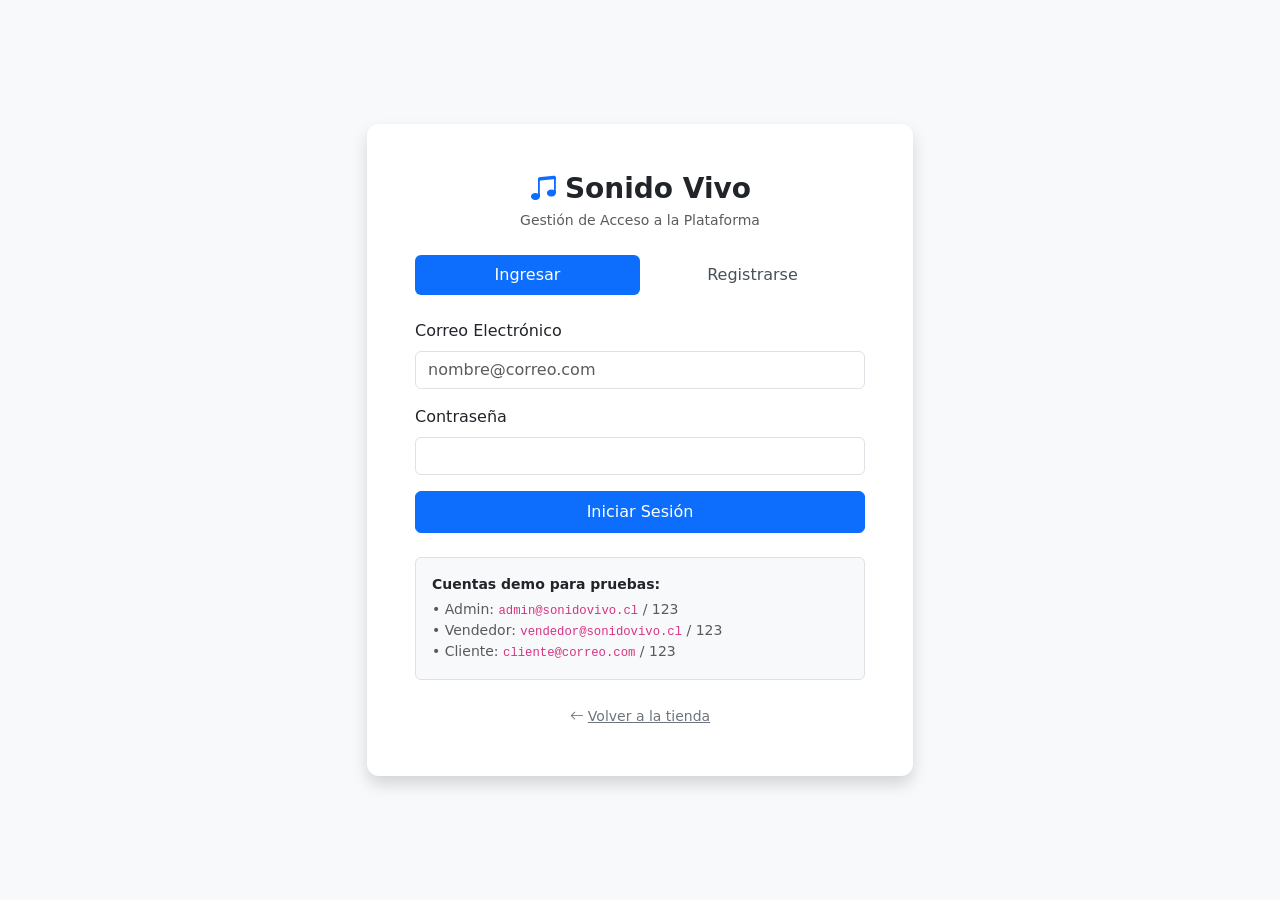
==== Tienda/html/admin.html @ cba7bf9a "Tienda Sonido" ====
<!DOCTYPE html>
<html lang="es">
<head>
  <meta charset="UTF-8">
  <meta name="viewport" content="width=device-width, initial-scale=1.0">
  <title>Sonido Vivo - Panel de Administración</title>

  <!-- Bootstrap CSS & Icons -->
  <link href="https://cdn.jsdelivr.net/npm/bootstrap@5.3.3/dist/css/bootstrap.min.css" rel="stylesheet">
  <link href="https://cdn.jsdelivr.net/npm/bootstrap-icons@1.11.3/font/bootstrap-icons.min.css" rel="stylesheet">
  <!-- CSS Propio -->
  <link rel="stylesheet" href="admin.css">
</head>
<body class="bg-light">

  <!-- BARRA DE NAVEGACIÓN ADMIN -->
  <nav class="navbar navbar-expand-lg navbar-dark bg-dark">
    <div class="container-fluid px-4">
      <a class="navbar-brand fw-bold" href="#"><i class="bi bi-gear-wide-connected me-2"></i>Sonido Vivo - Panel</a>
      
      <div class="d-flex align-items-center gap-3 ms-auto">
        <span class="navbar-text text-white small" id="nombreUsuarioSesion">Cargando...</span>
        <button class="btn btn-outline-danger btn-sm" id="btnCerrarSesion">
          <i class="bi bi-box-arrow-right me-1"></i>Cerrar Sesión
        </button>
      </div>
    </div>
  </nav>

  <div class="container-fluid my-4 px-4">
    <div class="row">

      <!-- PESTAÑAS DE NAVEGACIÓN INTERNA -->
      <div class="col-12 mb-4">
        <ul class="nav nav-tabs" id="adminTabs" role="tablist">
          <li class="nav-item" role="presentation">
            <button class="nav-link active fw-bold" id="pedidos-tab" data-bs-toggle="tab" data-bs-target="#pedidos-pane" type="button" role="tab">
              <i class="bi bi-receipt me-1"></i>Gestión de Pedidos
            </button>
          </li>
          <li class="nav-item" role="presentation">
            <button class="nav-link fw-bold" id="stock-tab" data-bs-toggle="tab" data-bs-target="#stock-pane" type="button" role="tab">
              <i class="bi bi-box-seam me-1"></i>Control de Inventario
            </button>
          </li>
          <li class="nav-item" role="presentation" id="liUsuariosTab">
            <button class="nav-link fw-bold text-danger" id="usuarios-tab" data-bs-toggle="tab" data-bs-target="#usuarios-pane" type="button" role="tab">
              <i class="bi bi-people-fill me-1"></i>Usuarios (Solo Admin)
            </button>
          </li>
        </ul>
      </div>

      <div class="col-12">
        <div class="tab-content" id="adminTabsContent">

          <!-- 1. PESTAÑA: PEDIDOS -->
          <div class="tab-pane fade show active" id="pedidos-pane" role="tabpanel">
            <div class="card border-0 shadow-sm">
              <div class="card-body">
                <h5 class="card-title fw-bold mb-3"><i class="bi bi-clock-history me-2"></i>Pedidos de Clientes</h5>
                <div class="table-responsive">
                  <table class="table table-hover align-middle">
                    <thead class="table-dark">
                      <tr>
                        <th>N° Pedido</th>
                        <th>Cliente</th>
                        <th>Fecha</th>
                        <th>Total</th>
                        <th>Estado</th>
                        <th>Acción</th>
                      </tr>
                    </thead>
                    <tbody id="tablaPedidos">
                      <!-- Cargado dinámicamente con JS -->
                    </tbody>
                  </table>
                </div>
              </div>
            </div>
          </div>

          <!-- 2. PESTAÑA: STOCK / INVENTARIO -->
          <div class="tab-pane fade" id="stock-pane" role="tabpanel">
            <div class="card border-0 shadow-sm">
              <div class="card-body">
                <div class="d-flex justify-content-between align-items-center mb-3">
                  <h5 class="card-title fw-bold m-0"><i class="bi bi-boxes me-2"></i>Inventario de Productos</h5>
                  <button class="btn btn-primary btn-sm"><i class="bi bi-plus-circle me-1"></i>Nuevo Producto</button>
                </div>
                <div class="table-responsive">
                  <table class="table table-hover align-middle">
                    <thead class="table-dark">
                      <tr>
                        <th>ID</th>
                        <th>Producto</th>
                        <th>Categoría</th>
                        <th>Precio</th>
                        <th>Stock Actual</th>
                        <th>Acciones</th>
                      </tr>
                    </thead>
                    <tbody id="tablaStock">
                      <!-- Cargado dinámicamente con JS -->
                    </tbody>
                  </table>
                </div>
              </div>
            </div>
          </div>

          <!-- 3. PESTAÑA: USUARIOS (Solo Administrador) -->
          <div class="tab-pane fade" id="usuarios-pane" role="tabpanel">
            <div class="card border-0 shadow-sm border-top border-danger border-3">
              <div class="card-body">
                <h5 class="card-title fw-bold mb-3 text-danger"><i class="bi bi-shield-lock me-2"></i>Gestión de Usuarios del Sistema</h5>
                <div class="table-responsive">
                  <table class="table table-hover align-middle">
                    <thead class="table-secondary">
                      <tr>
                        <th>Nombre</th>
                        <th>Correo</th>
                        <th>Rol</th>
                        <th>Estado</th>
                        <th>Cambiar Rol</th>
                      </tr>
                    </thead>
                    <tbody id="tablaUsuarios">
                      <!-- Cargado dinámicamente con JS -->
                    </tbody>
                  </table>
                </div>
              </div>
            </div>
          </div>

        </div>
      </div>

    </div>
  </div>

  <script src="https://cdn.jsdelivr.net/npm/bootstrap@5.3.3/dist/js/bootstrap.bundle.min.js"></script>
  <script src="../js/admin.js"></script>
</body>
</html>
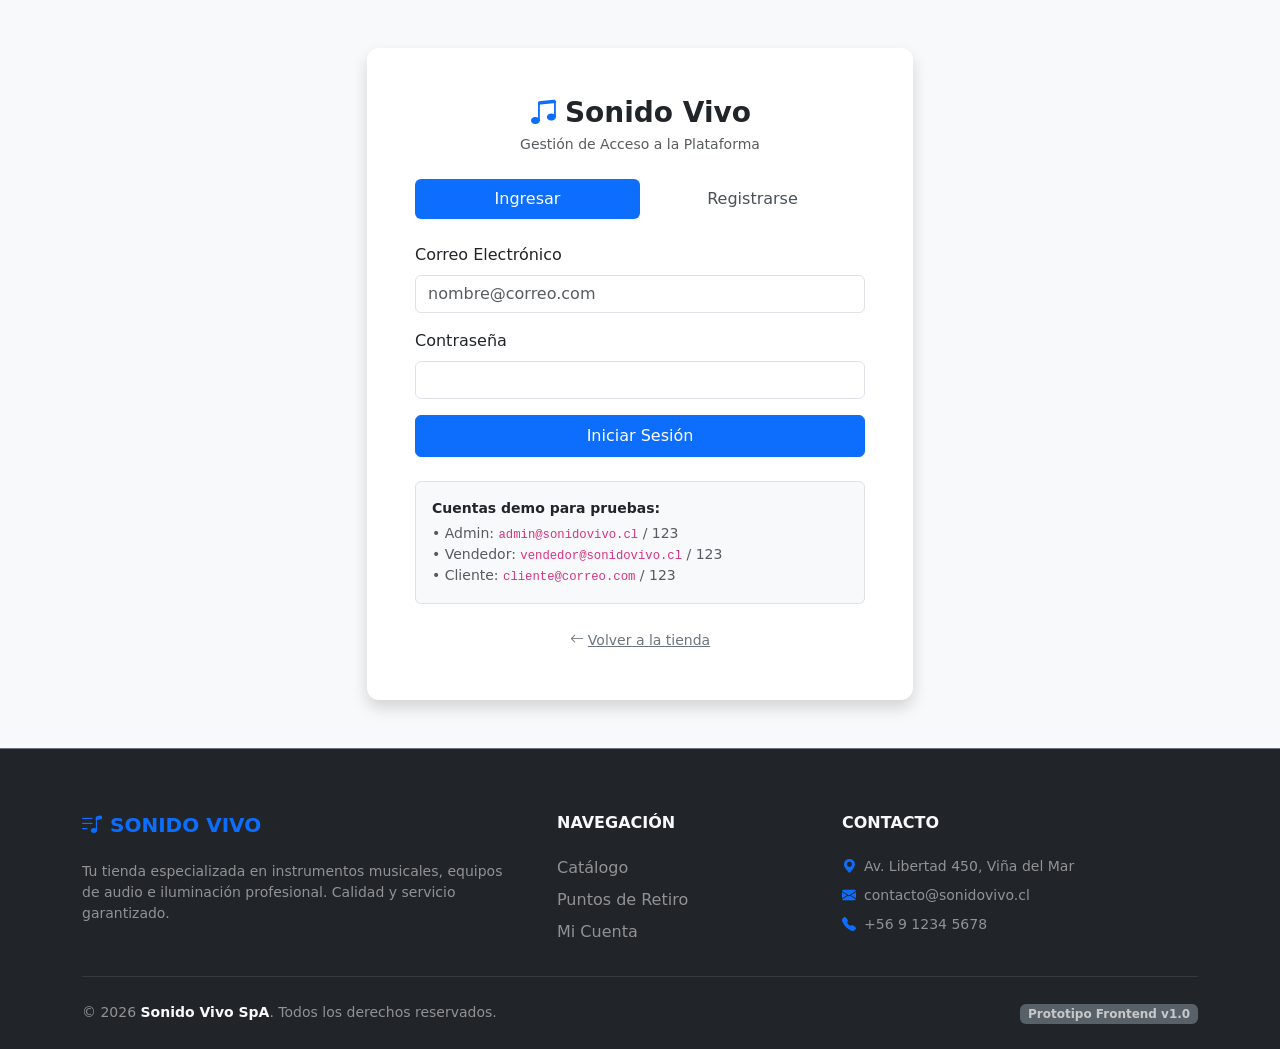
==== commit 746c0989: "Tienda Co-Authored-By: Slayer248 <216557078+Slayer248@users.noreply.github.com>" ====
--- a/Tienda/html/admin.html
+++ b/Tienda/html/admin.html
@@ -11,7 +11,7 @@
   <!-- CSS Propio -->
   <link rel="stylesheet" href="admin.css">
 </head>
-<body class="bg-light">
+<body class="bg-light d-flex flex-column min-vh-100">
 
   <!-- BARRA DE NAVEGACIÓN ADMIN -->
   <nav class="navbar navbar-expand-lg navbar-dark bg-dark">
@@ -140,6 +140,55 @@
     </div>
   </div>
 
+ <!-- FOOTER GLOBAL -->
+<footer class="bg-dark text-white pt-5 pb-4 mt-auto border-top border-secondary">
+  <div class="container text-center text-md-start">
+    <div class="row text-center text-md-start">
+      
+      <!-- Columna 1: Info Marca -->
+      <div class="col-md-5 col-lg-5 col-xl-5 mx-auto mt-3">
+        <h5 class="text-uppercase mb-4 fw-bold text-primary">
+          <i class="bi bi-music-note-list me-2"></i>Sonido Vivo
+        </h5>
+        <p class="text-white-50 small pe-lg-4">
+          Tu tienda especializada en instrumentos musicales, equipos de audio e iluminación profesional. Calidad y servicio garantizado.
+        </p>
+      </div>
+
+      <!-- Columna 2: Enlaces Rápidos -->
+      <div class="col-md-3 col-lg-3 col-xl-3 mx-auto mt-3">
+        <h6 class="text-uppercase mb-4 fw-bold text-light">Navegación</h6>
+        <p class="mb-2"><a href="index.html" class="text-white-50 text-decoration-none hover-link">Catálogo</a></p>
+        <p class="mb-2"><a href="mapa.html" class="text-white-50 text-decoration-none hover-link">Puntos de Retiro</a></p>
+        <p class="mb-2"><a href="login.html" class="text-white-50 text-decoration-none hover-link">Mi Cuenta</a></p>
+      </div>
+
+      <!-- Columna 3: Contacto -->
+      <div class="col-md-4 col-lg-4 col-xl-4 mx-auto mt-3">
+        <h6 class="text-uppercase mb-4 fw-bold text-light">Contacto</h6>
+        <p class="text-white-50 small mb-2"><i class="bi bi-geo-alt-fill me-2 text-primary"></i>Av. Libertad 450, Viña del Mar</p>
+        <p class="text-white-50 small mb-2"><i class="bi bi-envelope-fill me-2 text-primary"></i>contacto@sonidovivo.cl</p>
+        <p class="text-white-50 small mb-2"><i class="bi bi-telephone-fill me-2 text-primary"></i>+56 9 1234 5678</p>
+      </div>
+
+    </div>
+
+    <hr class="mb-4 mt-4 text-secondary">
+
+    <!-- Copyright -->
+    <div class="row align-items-center">
+      <div class="col-md-7 col-lg-8">
+        <p class="text-white-50 small mb-0">
+          © 2026 <b class="text-light">Sonido Vivo SpA</b>. Todos los derechos reservados.
+        </p>
+      </div>
+      <div class="col-md-5 col-lg-4 text-center text-md-end">
+        <span class="badge bg-secondary opacity-75">Prototipo Frontend v1.0</span>
+      </div>
+    </div>
+  </div>
+</footer>
+
   <script src="https://cdn.jsdelivr.net/npm/bootstrap@5.3.3/dist/js/bootstrap.bundle.min.js"></script>
   <script src="../js/admin.js"></script>
 </body>
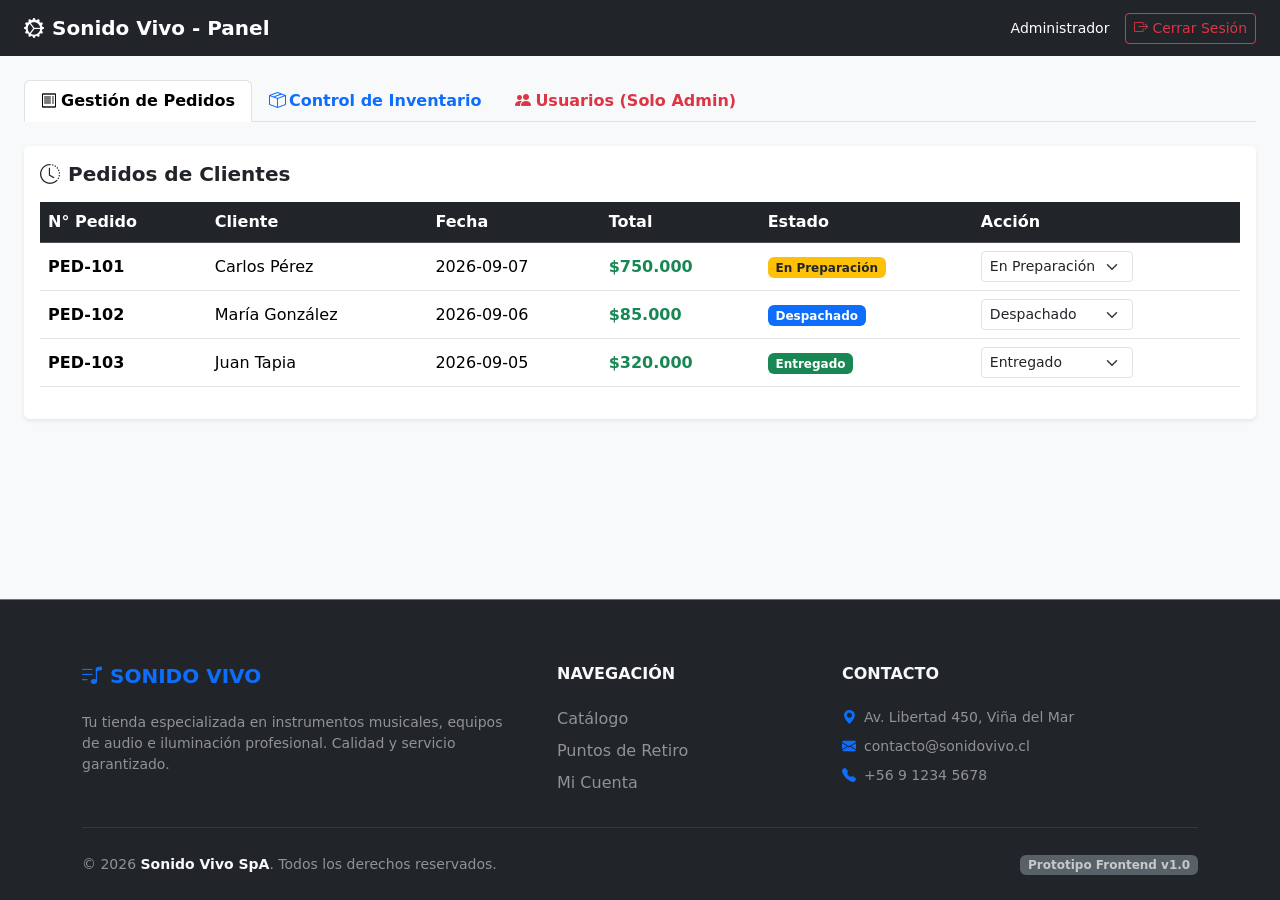
==== commit 58c24194: "Tienda Co-Authored-By: Slayer248 <216557078+Slayer248@users.noreply.github.com> Co-Authored-By: Gonz" ====
--- a/Tienda/html/admin.html
+++ b/Tienda/html/admin.html
@@ -86,7 +86,10 @@
               <div class="card-body">
                 <div class="d-flex justify-content-between align-items-center mb-3">
                   <h5 class="card-title fw-bold m-0"><i class="bi bi-boxes me-2"></i>Inventario de Productos</h5>
-                  <button class="btn btn-primary btn-sm"><i class="bi bi-plus-circle me-1"></i>Nuevo Producto</button>
+                  <!-- BOTÓN VINCULADO AL MODAL -->
+                  <button class="btn btn-primary btn-sm" data-bs-toggle="modal" data-bs-target="#modalNuevoProducto">
+                    <i class="bi bi-plus-circle me-1"></i>Nuevo Producto
+                  </button>
                 </div>
                 <div class="table-responsive">
                   <table class="table table-hover align-middle">
@@ -121,7 +124,6 @@
                         <th>Nombre</th>
                         <th>Correo</th>
                         <th>Rol</th>
-                        <th>Estado</th>
                         <th>Cambiar Rol</th>
                       </tr>
                     </thead>
@@ -140,54 +142,102 @@
     </div>
   </div>
 
- <!-- FOOTER GLOBAL -->
-<footer class="bg-dark text-white pt-5 pb-4 mt-auto border-top border-secondary">
-  <div class="container text-center text-md-start">
-    <div class="row text-center text-md-start">
-      
-      <!-- Columna 1: Info Marca -->
-      <div class="col-md-5 col-lg-5 col-xl-5 mx-auto mt-3">
-        <h5 class="text-uppercase mb-4 fw-bold text-primary">
-          <i class="bi bi-music-note-list me-2"></i>Sonido Vivo
-        </h5>
-        <p class="text-white-50 small pe-lg-4">
-          Tu tienda especializada en instrumentos musicales, equipos de audio e iluminación profesional. Calidad y servicio garantizado.
-        </p>
-      </div>
-
-      <!-- Columna 2: Enlaces Rápidos -->
-      <div class="col-md-3 col-lg-3 col-xl-3 mx-auto mt-3">
-        <h6 class="text-uppercase mb-4 fw-bold text-light">Navegación</h6>
-        <p class="mb-2"><a href="index.html" class="text-white-50 text-decoration-none hover-link">Catálogo</a></p>
-        <p class="mb-2"><a href="mapa.html" class="text-white-50 text-decoration-none hover-link">Puntos de Retiro</a></p>
-        <p class="mb-2"><a href="login.html" class="text-white-50 text-decoration-none hover-link">Mi Cuenta</a></p>
-      </div>
-
-      <!-- Columna 3: Contacto -->
-      <div class="col-md-4 col-lg-4 col-xl-4 mx-auto mt-3">
-        <h6 class="text-uppercase mb-4 fw-bold text-light">Contacto</h6>
-        <p class="text-white-50 small mb-2"><i class="bi bi-geo-alt-fill me-2 text-primary"></i>Av. Libertad 450, Viña del Mar</p>
-        <p class="text-white-50 small mb-2"><i class="bi bi-envelope-fill me-2 text-primary"></i>contacto@sonidovivo.cl</p>
-        <p class="text-white-50 small mb-2"><i class="bi bi-telephone-fill me-2 text-primary"></i>+56 9 1234 5678</p>
-      </div>
-
-    </div>
-
-    <hr class="mb-4 mt-4 text-secondary">
-
-    <!-- Copyright -->
-    <div class="row align-items-center">
-      <div class="col-md-7 col-lg-8">
-        <p class="text-white-50 small mb-0">
-          © 2026 <b class="text-light">Sonido Vivo SpA</b>. Todos los derechos reservados.
-        </p>
-      </div>
-      <div class="col-md-5 col-lg-4 text-center text-md-end">
-        <span class="badge bg-secondary opacity-75">Prototipo Frontend v1.0</span>
+  <!-- MODAL PARA AGREGAR NUEVO PRODUCTO -->
+  <div class="modal fade" id="modalNuevoProducto" tabindex="-1" aria-labelledby="modalNuevoProductoLabel" aria-hidden="true">
+    <div class="modal-dialog">
+      <div class="modal-content">
+        <div class="modal-header bg-dark text-white">
+          <h5 class="modal-title" id="modalNuevoProductoLabel"><i class="bi bi-box-seam me-2"></i>Agregar Nuevo Producto</h5>
+          <button type="button" class="btn-close btn-close-white" data-bs-dismiss="modal" aria-label="Close"></button>
+        </div>
+        <form id="formNuevoProducto">
+          <div class="modal-body">
+            <div class="mb-3">
+              <label for="prodNombre" class="form-label">Nombre del Producto</label>
+              <input type="text" class="form-control" id="prodNombre" placeholder="Ej: Guitarra Fender" required>
+            </div>
+            <div class="mb-3">
+              <label for="prodCategoria" class="form-label">Categoría</label>
+              <select class="form-select" id="prodCategoria" required>
+                <option value="Guitarras">Guitarras</option>
+                <option value="Teclados">Teclados</option>
+                <option value="Baterías">Baterías</option>
+                <option value="Accesorios">Accesorios</option>
+                <option value="Audio">Audio</option>
+              </select>
+            </div>
+            <div class="row">
+              <div class="col-6 mb-3">
+                <label for="prodPrecio" class="form-label">Precio ($)</label>
+                <input type="number" class="form-control" id="prodPrecio" min="1" placeholder="750000" required>
+              </div>
+              <div class="col-6 mb-3">
+                <label for="prodStock" class="form-label">Stock Inicial</label>
+                <input type="number" class="form-control" id="prodStock" min="0" placeholder="5" required>
+              </div>
+            </div>
+            <div class="mb-3">
+              <label for="prodImg" class="form-label">URL de la Imagen (Opcional)</label>
+              <input type="url" class="form-control" id="prodImg" placeholder="https://ejemplo.com/imagen.jpg">
+            </div>
+          </div>
+          <div class="modal-footer">
+            <button type="button" class="btn btn-secondary" data-bs-dismiss="modal">Cancelar</button>
+            <button type="submit" class="btn btn-success">Guardar Producto</button>
+          </div>
+        </form>
       </div>
     </div>
   </div>
-</footer>
+
+  <!-- FOOTER GLOBAL -->
+  <footer class="bg-dark text-white pt-5 pb-4 mt-auto border-top border-secondary">
+    <div class="container text-center text-md-start">
+      <div class="row text-center text-md-start">
+        
+        <!-- Columna 1: Info Marca -->
+        <div class="col-md-5 col-lg-5 col-xl-5 mx-auto mt-3">
+          <h5 class="text-uppercase mb-4 fw-bold text-primary">
+            <i class="bi bi-music-note-list me-2"></i>Sonido Vivo
+          </h5>
+          <p class="text-white-50 small pe-lg-4">
+            Tu tienda especializada en instrumentos musicales, equipos de audio e iluminación profesional. Calidad y servicio garantizado.
+          </p>
+        </div>
+
+        <!-- Columna 2: Enlaces Rápidos -->
+        <div class="col-md-3 col-lg-3 col-xl-3 mx-auto mt-3">
+          <h6 class="text-uppercase mb-4 fw-bold text-light">Navegación</h6>
+          <p class="mb-2"><a href="index.html" class="text-white-50 text-decoration-none hover-link">Catálogo</a></p>
+          <p class="mb-2"><a href="mapa.html" class="text-white-50 text-decoration-none hover-link">Puntos de Retiro</a></p>
+          <p class="mb-2"><a href="login.html" class="text-white-50 text-decoration-none hover-link">Mi Cuenta</a></p>
+        </div>
+
+        <!-- Columna 3: Contacto -->
+        <div class="col-md-4 col-lg-4 col-xl-4 mx-auto mt-3">
+          <h6 class="text-uppercase mb-4 fw-bold text-light">Contacto</h6>
+          <p class="text-white-50 small mb-2"><i class="bi bi-geo-alt-fill me-2 text-primary"></i>Av. Libertad 450, Viña del Mar</p>
+          <p class="text-white-50 small mb-2"><i class="bi bi-envelope-fill me-2 text-primary"></i>contacto@sonidovivo.cl</p>
+          <p class="text-white-50 small mb-2"><i class="bi bi-telephone-fill me-2 text-primary"></i>+56 9 1234 5678</p>
+        </div>
+
+      </div>
+
+      <hr class="mb-4 mt-4 text-secondary">
+
+      <!-- Copyright -->
+      <div class="row align-items-center">
+        <div class="col-md-7 col-lg-8">
+          <p class="text-white-50 small mb-0">
+            © 2026 <b class="text-light">Sonido Vivo SpA</b>. Todos los derechos reservados.
+          </p>
+        </div>
+        <div class="col-md-5 col-lg-4 text-center text-md-end">
+          <span class="badge bg-secondary opacity-75">Prototipo Frontend v1.0</span>
+        </div>
+      </div>
+    </div>
+  </footer>
 
   <script src="https://cdn.jsdelivr.net/npm/bootstrap@5.3.3/dist/js/bootstrap.bundle.min.js"></script>
   <script src="../js/admin.js"></script>
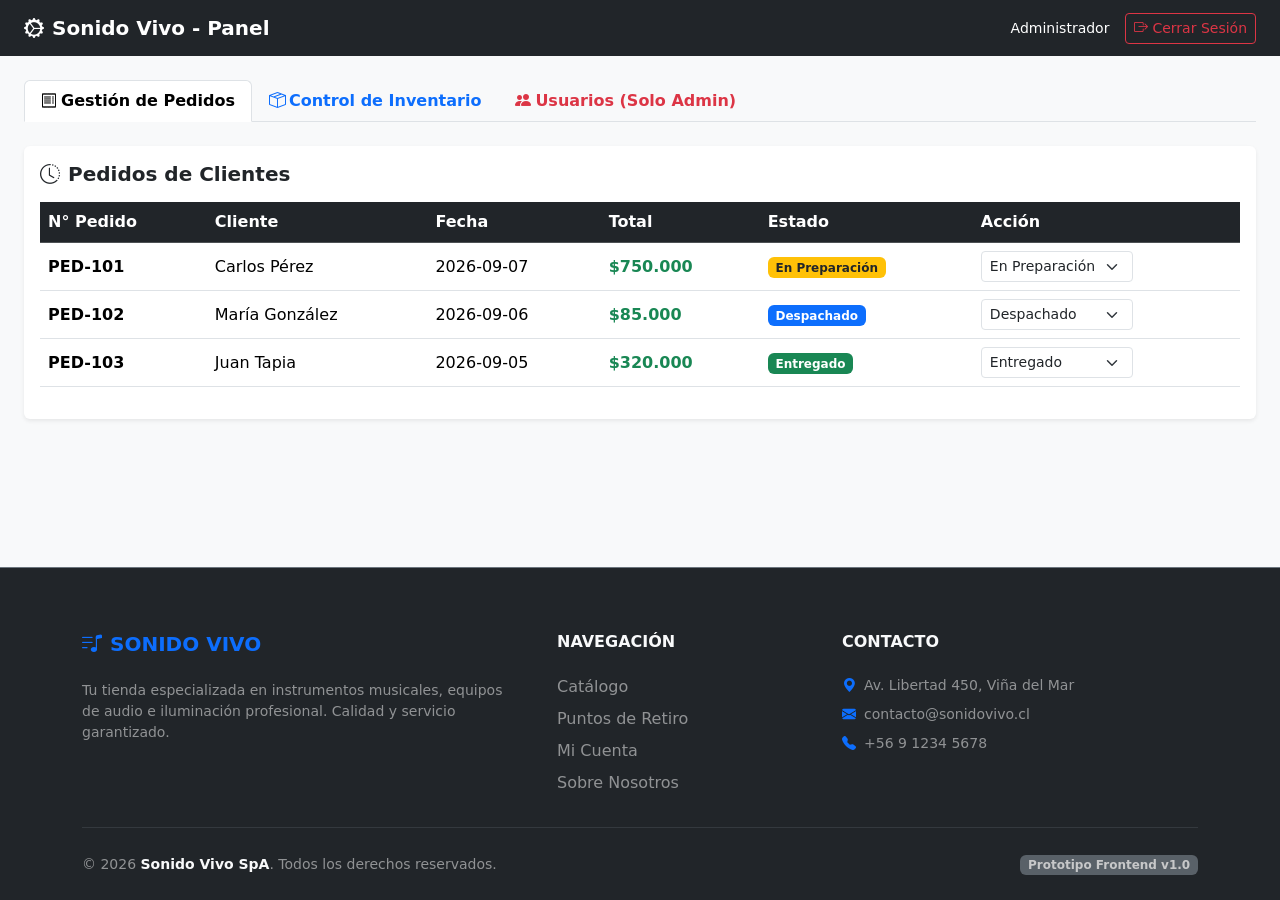
==== commit 323717fc: "cambios natvar/footer Co-Authored-By: Gonzalo <207772403+eldeldeldede@users.noreply.github.com>" ====
--- a/Tienda/html/admin.html
+++ b/Tienda/html/admin.html
@@ -211,6 +211,7 @@
           <p class="mb-2"><a href="index.html" class="text-white-50 text-decoration-none hover-link">Catálogo</a></p>
           <p class="mb-2"><a href="mapa.html" class="text-white-50 text-decoration-none hover-link">Puntos de Retiro</a></p>
           <p class="mb-2"><a href="login.html" class="text-white-50 text-decoration-none hover-link">Mi Cuenta</a></p>
+          <p class="mb-2"><a href="nosotros.html" class="text-white-50 text-decoration-none hover-link">Sobre Nosotros</a></p>
         </div>
 
         <!-- Columna 3: Contacto -->
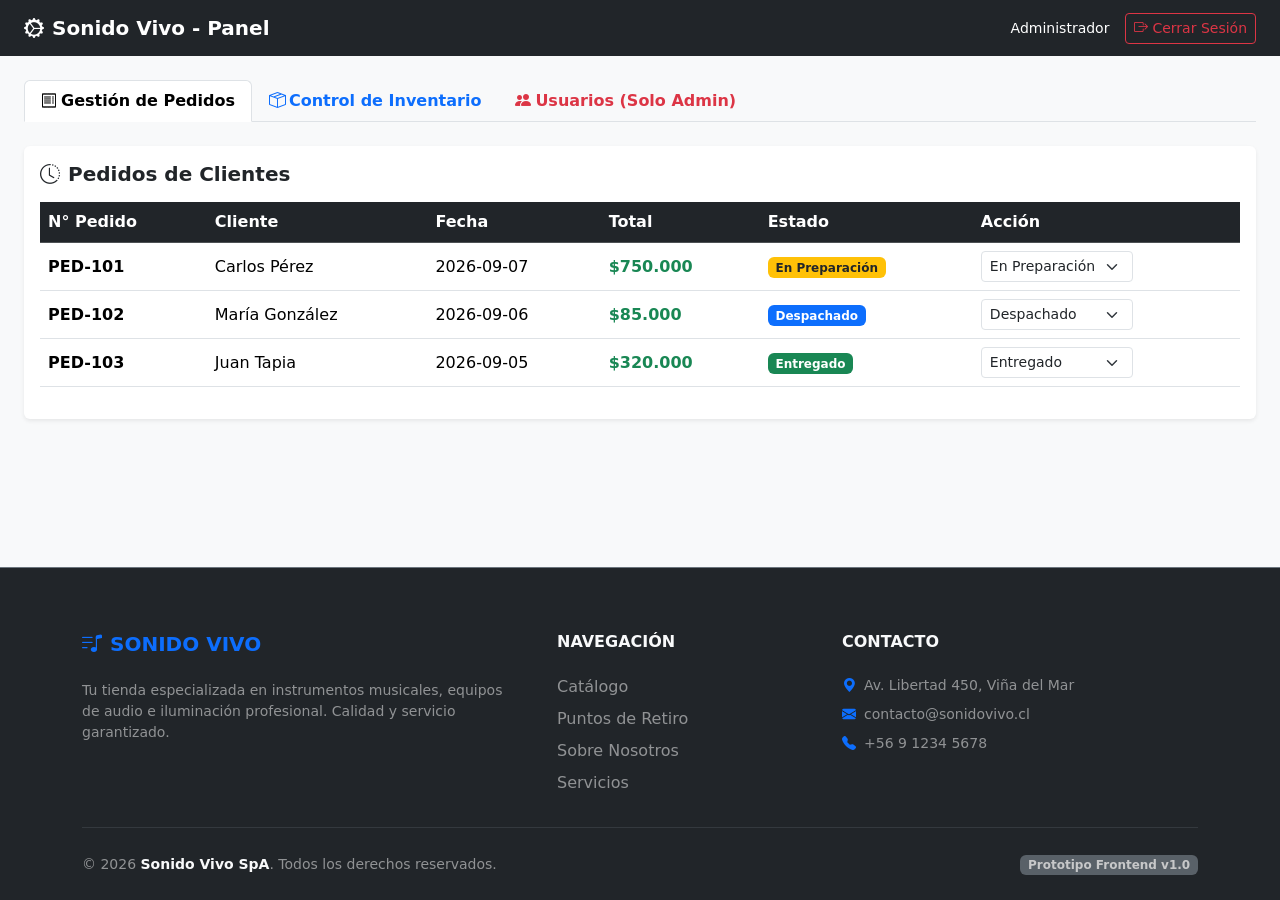
==== commit d9bf770e: "Eliminado apartado "Mi Cuenta" Se eliminó la opción Mi Cuenta del footer de la página, ya que no ten" ====
--- a/Tienda/html/admin.html
+++ b/Tienda/html/admin.html
@@ -116,8 +116,13 @@
           <div class="tab-pane fade" id="usuarios-pane" role="tabpanel">
             <div class="card border-0 shadow-sm border-top border-danger border-3">
               <div class="card-body">
-                <h5 class="card-title fw-bold mb-3 text-danger"><i class="bi bi-shield-lock me-2"></i>Gestión de Usuarios del Sistema</h5>
-                <div class="table-responsive">
+                <div class="d-flex justify-content-between align-items-center mb-3">
+                  <h5 class="card-title fw-bold m-0 text-danger"><i class="bi bi-shield-lock me-2"></i>Gestión de Usuarios del Sistema</h5>             
+                  <!-- BOTÓN VINCULADO AL MODAL CREAR USUARIO -->
+                  <button class="btn btn-primary btn-sm" data-bs-toggle="modal" data-bs-target="#modalNuevoUsuario">
+                    <i class="bi bi-plus-circle me-1"></i>Nuevo Usuario
+                  </button>
+                </div>
                   <table class="table table-hover align-middle">
                     <thead class="table-secondary">
                       <tr>
@@ -142,6 +147,47 @@
     </div>
   </div>
 
+  <!-- MODAL PARA AGREGAR NUEVO Usuario -->
+  <div class="modal fade" id="modalNuevoUsuario" tabindex="-1" aria-labelledby="modalNuevoUsuarioLabel" aria-hidden="true">
+    <div class="modal-dialog">
+      <div class="modal-content">
+        <div class="modal-header bg-dark text-white">
+          <h5 class="modal-title" id="modalNuevoUsuarioLabel"><i class="bi bi-person-plus me-2"></i>Agregar Nuevo Usuario</h5>
+          <button type="button" class="btn-close btn-close-white" data-bs-dismiss="modal" aria-label="Close"></button>
+        </div>
+        <form id="formNuevoUsuario">
+          <div class="modal-body">
+            <div class="mb-3">
+              <label for="userNombre" class="form-label">Nombre del Usuario</label>
+              <input type="text" class="form-control" id="userNombre" placeholder="Ej: Juan Pérez" required>
+            </div>
+            <div class="mb-3">
+              <label for="userCorreo" class="form-label">Correo Electrónico</label>
+              <input type="email" class="form-control" id="userCorreo" placeholder="ejemplo@correo.com" required>
+            </div>
+            <div class="mb-3">
+              <label for="userPassword" class="form-label">Contraseña</label>
+              <input type="password" class="form-control" id="userPass" placeholder="********" required>
+            </div>
+            <div class="mb-3">
+              <label for="userRol" class="form-label">Rol</label>
+              <select class="form-select" id="userRol" required>
+                <option value="Administrador">Administrador</option>
+                <option value="Vendedor">Vendedor</option>
+                <option value="Cliente">Cliente</option>
+              </select>
+            </div>
+          </div>
+          <div class="modal-footer">
+            <button type="button" class="btn btn-secondary" data-bs-dismiss="modal">Cancelar</button>
+            <button type="submit" class="btn btn-success">Guardar Usuario</button>
+          </div>
+        </form>
+      </div>
+    </div>
+  </div>
+
+
   <!-- MODAL PARA AGREGAR NUEVO PRODUCTO -->
   <div class="modal fade" id="modalNuevoProducto" tabindex="-1" aria-labelledby="modalNuevoProductoLabel" aria-hidden="true">
     <div class="modal-dialog">
@@ -210,8 +256,8 @@
           <h6 class="text-uppercase mb-4 fw-bold text-light">Navegación</h6>
           <p class="mb-2"><a href="index.html" class="text-white-50 text-decoration-none hover-link">Catálogo</a></p>
           <p class="mb-2"><a href="mapa.html" class="text-white-50 text-decoration-none hover-link">Puntos de Retiro</a></p>
-          <p class="mb-2"><a href="login.html" class="text-white-50 text-decoration-none hover-link">Mi Cuenta</a></p>
           <p class="mb-2"><a href="nosotros.html" class="text-white-50 text-decoration-none hover-link">Sobre Nosotros</a></p>
+          <p class="mb-2"><a href="servicios.html" class="text-white-50 text-decoration-none">Servicios</a></p>
         </div>
 
         <!-- Columna 3: Contacto -->
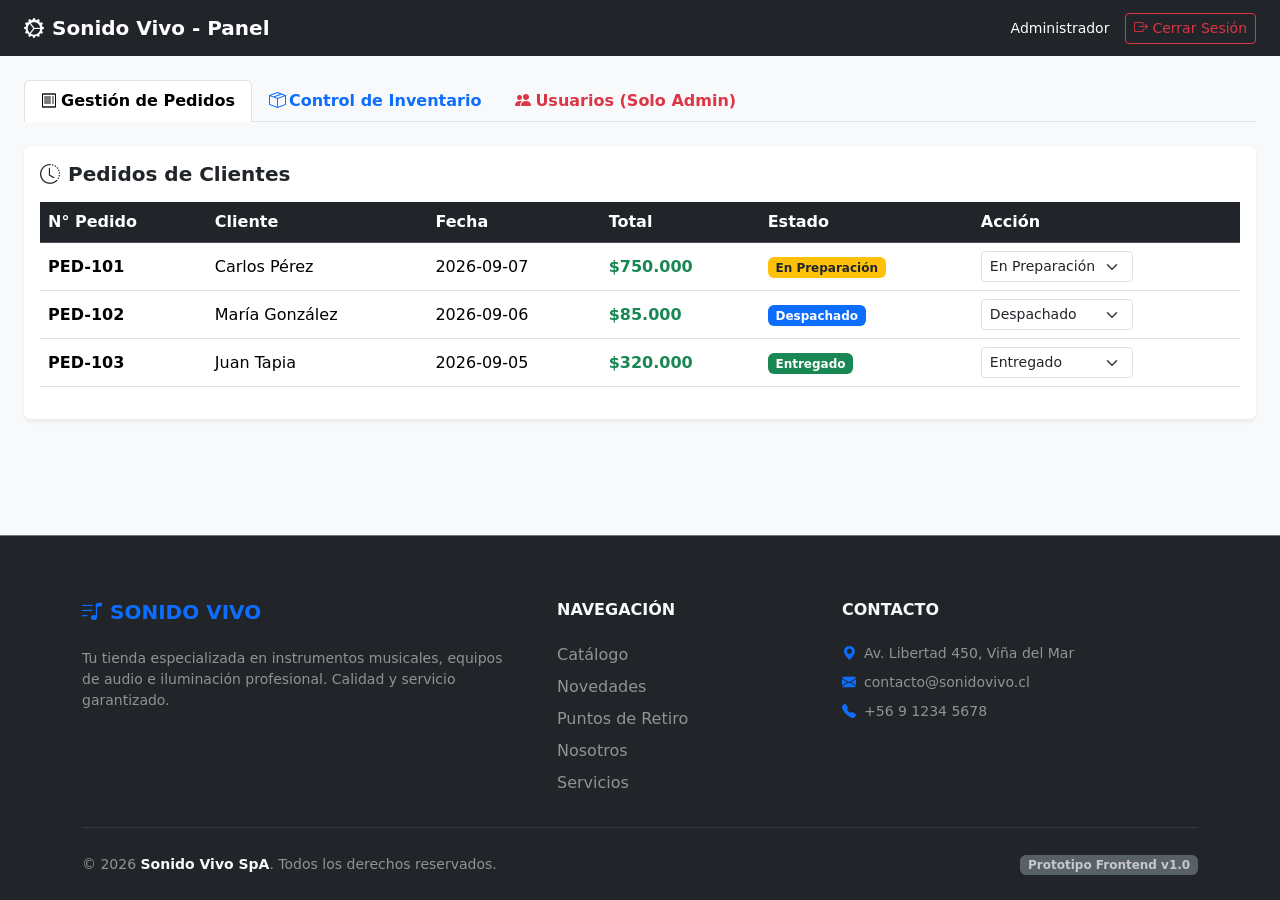
==== commit 7f9c112d: "Pestañana novedades agregada Nueva pestaña "novedades" agregada, informacion respecto a la tienda.  " ====
--- a/Tienda/html/admin.html
+++ b/Tienda/html/admin.html
@@ -1,5 +1,6 @@
 <!DOCTYPE html>
 <html lang="es">
+
 <head>
   <meta charset="UTF-8">
   <meta name="viewport" content="width=device-width, initial-scale=1.0">
@@ -11,13 +12,14 @@
   <!-- CSS Propio -->
   <link rel="stylesheet" href="admin.css">
 </head>
+
 <body class="bg-light d-flex flex-column min-vh-100">
 
   <!-- BARRA DE NAVEGACIÓN ADMIN -->
   <nav class="navbar navbar-expand-lg navbar-dark bg-dark">
     <div class="container-fluid px-4">
       <a class="navbar-brand fw-bold" href="#"><i class="bi bi-gear-wide-connected me-2"></i>Sonido Vivo - Panel</a>
-      
+
       <div class="d-flex align-items-center gap-3 ms-auto">
         <span class="navbar-text text-white small" id="nombreUsuarioSesion">Cargando...</span>
         <button class="btn btn-outline-danger btn-sm" id="btnCerrarSesion">
@@ -34,17 +36,20 @@
       <div class="col-12 mb-4">
         <ul class="nav nav-tabs" id="adminTabs" role="tablist">
           <li class="nav-item" role="presentation">
-            <button class="nav-link active fw-bold" id="pedidos-tab" data-bs-toggle="tab" data-bs-target="#pedidos-pane" type="button" role="tab">
+            <button class="nav-link active fw-bold" id="pedidos-tab" data-bs-toggle="tab" data-bs-target="#pedidos-pane"
+              type="button" role="tab">
               <i class="bi bi-receipt me-1"></i>Gestión de Pedidos
             </button>
           </li>
           <li class="nav-item" role="presentation">
-            <button class="nav-link fw-bold" id="stock-tab" data-bs-toggle="tab" data-bs-target="#stock-pane" type="button" role="tab">
+            <button class="nav-link fw-bold" id="stock-tab" data-bs-toggle="tab" data-bs-target="#stock-pane"
+              type="button" role="tab">
               <i class="bi bi-box-seam me-1"></i>Control de Inventario
             </button>
           </li>
           <li class="nav-item" role="presentation" id="liUsuariosTab">
-            <button class="nav-link fw-bold text-danger" id="usuarios-tab" data-bs-toggle="tab" data-bs-target="#usuarios-pane" type="button" role="tab">
+            <button class="nav-link fw-bold text-danger" id="usuarios-tab" data-bs-toggle="tab"
+              data-bs-target="#usuarios-pane" type="button" role="tab">
               <i class="bi bi-people-fill me-1"></i>Usuarios (Solo Admin)
             </button>
           </li>
@@ -117,42 +122,45 @@
             <div class="card border-0 shadow-sm border-top border-danger border-3">
               <div class="card-body">
                 <div class="d-flex justify-content-between align-items-center mb-3">
-                  <h5 class="card-title fw-bold m-0 text-danger"><i class="bi bi-shield-lock me-2"></i>Gestión de Usuarios del Sistema</h5>             
+                  <h5 class="card-title fw-bold m-0 text-danger"><i class="bi bi-shield-lock me-2"></i>Gestión de
+                    Usuarios del Sistema</h5>
                   <!-- BOTÓN VINCULADO AL MODAL CREAR USUARIO -->
                   <button class="btn btn-primary btn-sm" data-bs-toggle="modal" data-bs-target="#modalNuevoUsuario">
                     <i class="bi bi-plus-circle me-1"></i>Nuevo Usuario
                   </button>
                 </div>
-                  <table class="table table-hover align-middle">
-                    <thead class="table-secondary">
-                      <tr>
-                        <th>Nombre</th>
-                        <th>Correo</th>
-                        <th>Rol</th>
-                        <th>Cambiar Rol</th>
-                      </tr>
-                    </thead>
-                    <tbody id="tablaUsuarios">
-                      <!-- Cargado dinámicamente con JS -->
-                    </tbody>
-                  </table>
-                </div>
-              </div>
-            </div>
-          </div>
-
-        </div>
-      </div>
-
-    </div>
+                <table class="table table-hover align-middle">
+                  <thead class="table-secondary">
+                    <tr>
+                      <th>Nombre</th>
+                      <th>Correo</th>
+                      <th>Rol</th>
+                      <th>Cambiar Rol</th>
+                    </tr>
+                  </thead>
+                  <tbody id="tablaUsuarios">
+                    <!-- Cargado dinámicamente con JS -->
+                  </tbody>
+                </table>
+              </div>
+            </div>
+          </div>
+        </div>
+
+      </div>
+    </div>
+
   </div>
+  </div>
 
   <!-- MODAL PARA AGREGAR NUEVO Usuario -->
-  <div class="modal fade" id="modalNuevoUsuario" tabindex="-1" aria-labelledby="modalNuevoUsuarioLabel" aria-hidden="true">
+  <div class="modal fade" id="modalNuevoUsuario" tabindex="-1" aria-labelledby="modalNuevoUsuarioLabel"
+    aria-hidden="true">
     <div class="modal-dialog">
       <div class="modal-content">
         <div class="modal-header bg-dark text-white">
-          <h5 class="modal-title" id="modalNuevoUsuarioLabel"><i class="bi bi-person-plus me-2"></i>Agregar Nuevo Usuario</h5>
+          <h5 class="modal-title" id="modalNuevoUsuarioLabel"><i class="bi bi-person-plus me-2"></i>Agregar Nuevo
+            Usuario</h5>
           <button type="button" class="btn-close btn-close-white" data-bs-dismiss="modal" aria-label="Close"></button>
         </div>
         <form id="formNuevoUsuario">
@@ -189,11 +197,13 @@
 
 
   <!-- MODAL PARA AGREGAR NUEVO PRODUCTO -->
-  <div class="modal fade" id="modalNuevoProducto" tabindex="-1" aria-labelledby="modalNuevoProductoLabel" aria-hidden="true">
+  <div class="modal fade" id="modalNuevoProducto" tabindex="-1" aria-labelledby="modalNuevoProductoLabel"
+    aria-hidden="true">
     <div class="modal-dialog">
       <div class="modal-content">
         <div class="modal-header bg-dark text-white">
-          <h5 class="modal-title" id="modalNuevoProductoLabel"><i class="bi bi-box-seam me-2"></i>Agregar Nuevo Producto</h5>
+          <h5 class="modal-title" id="modalNuevoProductoLabel"><i class="bi bi-box-seam me-2"></i>Agregar Nuevo Producto
+          </h5>
           <button type="button" class="btn-close btn-close-white" data-bs-dismiss="modal" aria-label="Close"></button>
         </div>
         <form id="formNuevoProducto">
@@ -240,14 +250,15 @@
   <footer class="bg-dark text-white pt-5 pb-4 mt-auto border-top border-secondary">
     <div class="container text-center text-md-start">
       <div class="row text-center text-md-start">
-        
+
         <!-- Columna 1: Info Marca -->
         <div class="col-md-5 col-lg-5 col-xl-5 mx-auto mt-3">
           <h5 class="text-uppercase mb-4 fw-bold text-primary">
             <i class="bi bi-music-note-list me-2"></i>Sonido Vivo
           </h5>
           <p class="text-white-50 small pe-lg-4">
-            Tu tienda especializada en instrumentos musicales, equipos de audio e iluminación profesional. Calidad y servicio garantizado.
+            Tu tienda especializada en instrumentos musicales, equipos de audio e iluminación profesional. Calidad y
+            servicio garantizado.
           </p>
         </div>
 
@@ -255,16 +266,19 @@
         <div class="col-md-3 col-lg-3 col-xl-3 mx-auto mt-3">
           <h6 class="text-uppercase mb-4 fw-bold text-light">Navegación</h6>
           <p class="mb-2"><a href="index.html" class="text-white-50 text-decoration-none hover-link">Catálogo</a></p>
+          <p class="mb-2"><a href="novedades.html" class="text-white-50 text-decoration-none hover-link">Novedades</a></p>
           <p class="mb-2"><a href="mapa.html" class="text-white-50 text-decoration-none hover-link">Puntos de Retiro</a></p>
-          <p class="mb-2"><a href="nosotros.html" class="text-white-50 text-decoration-none hover-link">Sobre Nosotros</a></p>
+          <p class="mb-2"><a href="nosotros.html" class="text-white-50 text-decoration-none hover-link">Nosotros</a></p>
           <p class="mb-2"><a href="servicios.html" class="text-white-50 text-decoration-none">Servicios</a></p>
         </div>
 
         <!-- Columna 3: Contacto -->
         <div class="col-md-4 col-lg-4 col-xl-4 mx-auto mt-3">
           <h6 class="text-uppercase mb-4 fw-bold text-light">Contacto</h6>
-          <p class="text-white-50 small mb-2"><i class="bi bi-geo-alt-fill me-2 text-primary"></i>Av. Libertad 450, Viña del Mar</p>
-          <p class="text-white-50 small mb-2"><i class="bi bi-envelope-fill me-2 text-primary"></i>contacto@sonidovivo.cl</p>
+          <p class="text-white-50 small mb-2"><i class="bi bi-geo-alt-fill me-2 text-primary"></i>Av. Libertad 450, Viña
+            del Mar</p>
+          <p class="text-white-50 small mb-2"><i
+              class="bi bi-envelope-fill me-2 text-primary"></i>contacto@sonidovivo.cl</p>
           <p class="text-white-50 small mb-2"><i class="bi bi-telephone-fill me-2 text-primary"></i>+56 9 1234 5678</p>
         </div>
 
@@ -289,4 +303,5 @@
   <script src="https://cdn.jsdelivr.net/npm/bootstrap@5.3.3/dist/js/bootstrap.bundle.min.js"></script>
   <script src="../js/admin.js"></script>
 </body>
+
 </html>
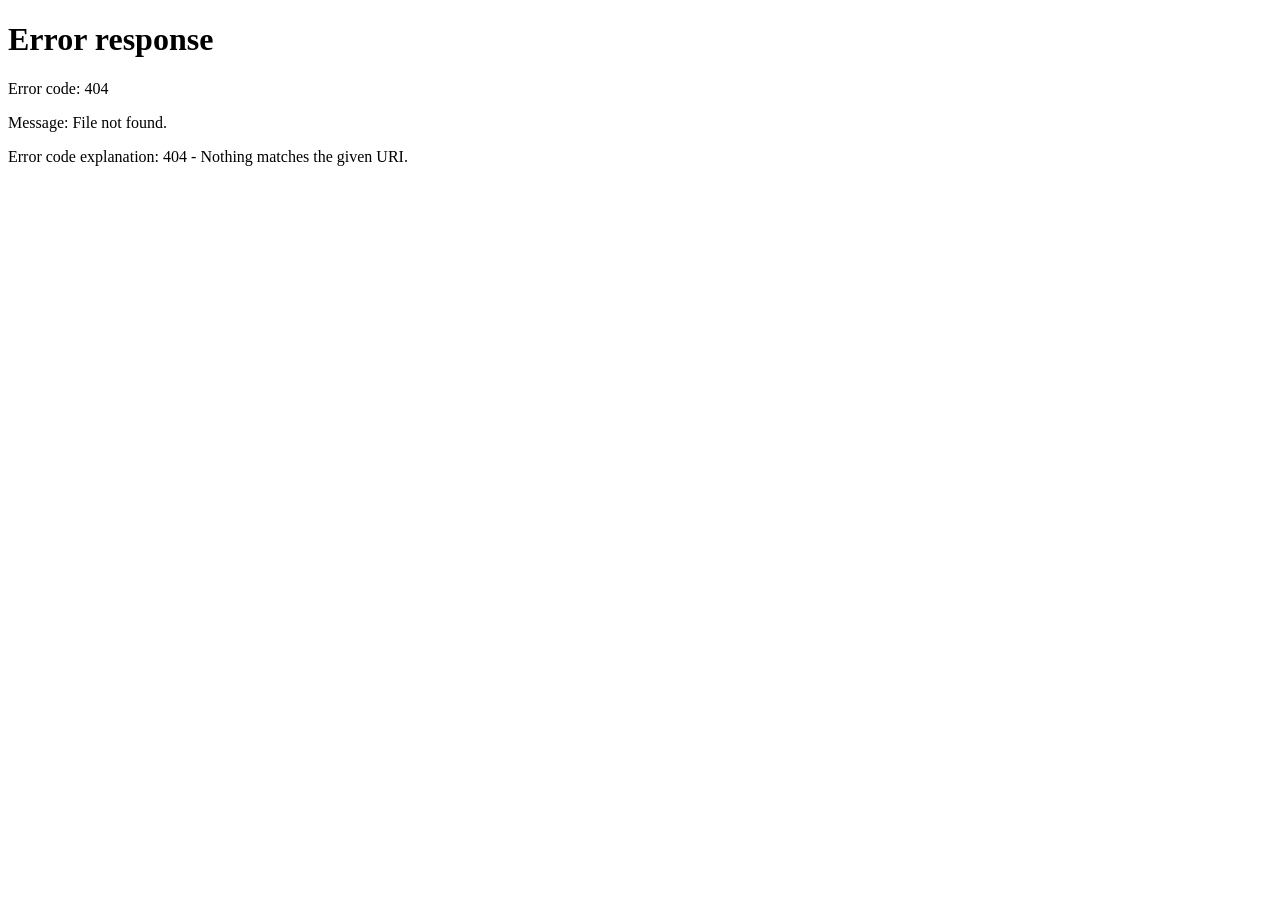
==== commit 972ce0ed: "Cambios en creacion usuario. completamos lo que pedia las intrucciones respecto a lo que se pedia la" ====
--- a/Tienda/html/admin.html
+++ b/Tienda/html/admin.html
@@ -10,15 +10,18 @@
   <link href="https://cdn.jsdelivr.net/npm/bootstrap@5.3.3/dist/css/bootstrap.min.css" rel="stylesheet">
   <link href="https://cdn.jsdelivr.net/npm/bootstrap-icons@1.11.3/font/bootstrap-icons.min.css" rel="stylesheet">
   <!-- CSS Propio -->
-  <link rel="stylesheet" href="admin.css">
+  <link rel="stylesheet" href="../css/admin.css">
 </head>
 
 <body class="bg-light d-flex flex-column min-vh-100">
 
   <!-- BARRA DE NAVEGACIÓN ADMIN -->
-  <nav class="navbar navbar-expand-lg navbar-dark bg-dark">
+  <nav class="navbar navbar-expand-lg navbar-dark bg-dark sticky-top">
     <div class="container-fluid px-4">
-      <a class="navbar-brand fw-bold" href="#"><i class="bi bi-gear-wide-connected me-2"></i>Sonido Vivo - Panel</a>
+      <a class="navbar-brand fw-bold d-flex align-items-center gap-2" href="index.html">
+        <i class="bi bi-gear-wide-connected text-primary fs-3"></i>
+        <span>Sonido Vivo - Panel</span>
+      </a>
 
       <div class="d-flex align-items-center gap-3 ms-auto">
         <span class="navbar-text text-white small" id="nombreUsuarioSesion">Cargando...</span>
@@ -29,6 +32,7 @@
     </div>
   </nav>
 
+  <!-- CONTENIDO PRINCIPAL -->
   <div class="container-fluid my-4 px-4">
     <div class="row">
 
@@ -92,7 +96,7 @@
                 <div class="d-flex justify-content-between align-items-center mb-3">
                   <h5 class="card-title fw-bold m-0"><i class="bi bi-boxes me-2"></i>Inventario de Productos</h5>
                   <!-- BOTÓN VINCULADO AL MODAL -->
-                  <button class="btn btn-primary btn-sm" data-bs-toggle="modal" data-bs-target="#modalNuevoProducto">
+                  <button class="btn btn-primary btn-sm fw-bold" data-bs-toggle="modal" data-bs-target="#modalNuevoProducto">
                     <i class="bi bi-plus-circle me-1"></i>Nuevo Producto
                   </button>
                 </div>
@@ -122,98 +126,135 @@
             <div class="card border-0 shadow-sm border-top border-danger border-3">
               <div class="card-body">
                 <div class="d-flex justify-content-between align-items-center mb-3">
-                  <h5 class="card-title fw-bold m-0 text-danger"><i class="bi bi-shield-lock me-2"></i>Gestión de
-                    Usuarios del Sistema</h5>
+                  <h5 class="card-title fw-bold m-0 text-danger">
+                    <i class="bi bi-shield-lock me-2"></i>Gestión de Usuarios del Sistema
+                  </h5>
                   <!-- BOTÓN VINCULADO AL MODAL CREAR USUARIO -->
-                  <button class="btn btn-primary btn-sm" data-bs-toggle="modal" data-bs-target="#modalNuevoUsuario">
+                  <button class="btn btn-primary btn-sm fw-bold" data-bs-toggle="modal" data-bs-target="#modalNuevoUsuario">
                     <i class="bi bi-plus-circle me-1"></i>Nuevo Usuario
                   </button>
                 </div>
-                <table class="table table-hover align-middle">
-                  <thead class="table-secondary">
-                    <tr>
-                      <th>Nombre</th>
-                      <th>Correo</th>
-                      <th>Rol</th>
-                      <th>Cambiar Rol</th>
-                    </tr>
-                  </thead>
-                  <tbody id="tablaUsuarios">
-                    <!-- Cargado dinámicamente con JS -->
-                  </tbody>
-                </table>
-              </div>
-            </div>
-          </div>
-        </div>
-
-      </div>
-    </div>
-
+                <div class="table-responsive">
+                  <table class="table table-hover align-middle">
+                    <thead class="table-secondary">
+                      <tr>
+                        <th>RUN</th>
+                        <th>Nombre</th>
+                        <th>Correo</th>
+                        <th>Ubicación</th>
+                        <th>Rol</th>
+                        <th>Cambiar Rol</th>
+                      </tr>
+                    </thead>
+                    <tbody id="tablaUsuarios">
+                      <!-- Cargado dinámicamente con JS -->
+                    </tbody>
+                  </table>
+                </div>
+              </div>
+            </div>
+          </div>
+
+        </div>
+      </div>
+
+    </div>
   </div>
+
+  <!-- MODAL PARA AGREGAR NUEVO USUARIO DESDE ADMIN -->
+  <div class="modal fade" id="modalNuevoUsuario" tabindex="-1" aria-labelledby="modalNuevoUsuarioLabel" aria-hidden="true">
+    <div class="modal-dialog modal-lg">
+      <div class="modal-content">
+        <div class="modal-header bg-dark text-white">
+          <h5 class="modal-title" id="modalNuevoUsuarioLabel"><i class="bi bi-person-plus me-2"></i>Agregar Nuevo Usuario</h5>
+          <button type="button" class="btn-close btn-close-white" data-bs-dismiss="modal" aria-label="Close"></button>
+        </div>
+        <form id="formNuevoUsuario">
+          <div class="modal-body">
+            
+            <div class="row">
+              <div class="col-md-6 mb-3">
+                <label for="userRun" class="form-label fw-semibold">RUN / RUT <small class="text-muted">(Sin puntos ni guión)</small></label>
+                <input type="text" class="form-control" id="userRun" placeholder="Ej: 19123456K" minlength="" required>
+              </div>
+              <div class="col-md-6 mb-3">
+                <label for="userRol" class="form-label fw-semibold">Rol del Usuario</label>
+                <select class="form-select" id="userRol" required>
+                  <option value="Administrador">Administrador</option>
+                  <option value="Vendedor">Vendedor</option>
+                  <option value="Cliente" selected>Cliente</option>
+                </select>
+              </div>
+            </div>
+
+            <div class="row">
+              <div class="col-md-6 mb-3">
+                <label for="userNombre" class="form-label fw-semibold">Nombre</label>
+                <input type="text" class="form-control" id="userNombre" placeholder="Juan" maxlength="50" required>
+              </div>
+              <div class="col-md-6 mb-3">
+                <label for="userApellidos" class="form-label fw-semibold">Apellidos</label>
+                <input type="text" class="form-control" id="userApellidos" placeholder="Pérez González" maxlength="100" required>
+              </div>
+            </div>
+
+            <div class="row">
+              <div class="col-md-6 mb-3">
+                <label for="userCorreo" class="form-label fw-semibold">Correo Electrónico</label>
+                <input type="email" class="form-control" id="userCorreo" placeholder="ejemplo@correo.com" maxlength="100" required>
+              </div>
+              <div class="col-md-6 mb-3">
+                <label for="userPass" class="form-label fw-semibold">Contraseña</label>
+                <input type="password" class="form-control" id="userPass" placeholder="Mínimo 4 caracteres max10" minlength="4" maxlength="10" required>
+              </div>
+            </div>
+
+            <div class="row">
+              <div class="col-md-6 mb-3">
+                <label for="userRegion" class="form-label fw-semibold">Región</label>
+                <select class="form-select" id="userRegion" required>
+                  <option value="">Seleccione Región...</option>
+                </select>
+              </div>
+              <div class="col-md-6 mb-3">
+                <label for="userComuna" class="form-label fw-semibold">Comuna</label>
+                <select class="form-select" id="userComuna" required disabled>
+                  <option value="">Seleccione Comuna...</option>
+                </select>
+              </div>
+            </div>
+
+            <div class="mb-3">
+              <label for="userDireccion" class="form-label fw-semibold">Dirección</label>
+              <input type="text" class="form-control" id="userDireccion" placeholder="Av. Libertad 1234" required>
+            </div>
+
+          </div>
+          <div class="modal-footer">
+            <button type="button" class="btn btn-secondary" data-bs-dismiss="modal">Cancelar</button>
+            <button type="submit" class="btn btn-success fw-bold">Guardar Usuario</button>
+          </div>
+        </form>
+      </div>
+    </div>
   </div>
 
-  <!-- MODAL PARA AGREGAR NUEVO Usuario -->
-  <div class="modal fade" id="modalNuevoUsuario" tabindex="-1" aria-labelledby="modalNuevoUsuarioLabel"
-    aria-hidden="true">
+  <!-- MODAL PARA AGREGAR NUEVO PRODUCTO -->
+  <div class="modal fade" id="modalNuevoProducto" tabindex="-1" aria-labelledby="modalNuevoProductoLabel" aria-hidden="true">
     <div class="modal-dialog">
       <div class="modal-content">
         <div class="modal-header bg-dark text-white">
-          <h5 class="modal-title" id="modalNuevoUsuarioLabel"><i class="bi bi-person-plus me-2"></i>Agregar Nuevo
-            Usuario</h5>
-          <button type="button" class="btn-close btn-close-white" data-bs-dismiss="modal" aria-label="Close"></button>
-        </div>
-        <form id="formNuevoUsuario">
-          <div class="modal-body">
-            <div class="mb-3">
-              <label for="userNombre" class="form-label">Nombre del Usuario</label>
-              <input type="text" class="form-control" id="userNombre" placeholder="Ej: Juan Pérez" required>
-            </div>
-            <div class="mb-3">
-              <label for="userCorreo" class="form-label">Correo Electrónico</label>
-              <input type="email" class="form-control" id="userCorreo" placeholder="ejemplo@correo.com" required>
-            </div>
-            <div class="mb-3">
-              <label for="userPassword" class="form-label">Contraseña</label>
-              <input type="password" class="form-control" id="userPass" placeholder="********" required>
-            </div>
-            <div class="mb-3">
-              <label for="userRol" class="form-label">Rol</label>
-              <select class="form-select" id="userRol" required>
-                <option value="Administrador">Administrador</option>
-                <option value="Vendedor">Vendedor</option>
-                <option value="Cliente">Cliente</option>
-              </select>
-            </div>
-          </div>
-          <div class="modal-footer">
-            <button type="button" class="btn btn-secondary" data-bs-dismiss="modal">Cancelar</button>
-            <button type="submit" class="btn btn-success">Guardar Usuario</button>
-          </div>
-        </form>
-      </div>
-    </div>
-  </div>
-
-
-  <!-- MODAL PARA AGREGAR NUEVO PRODUCTO -->
-  <div class="modal fade" id="modalNuevoProducto" tabindex="-1" aria-labelledby="modalNuevoProductoLabel"
-    aria-hidden="true">
-    <div class="modal-dialog">
-      <div class="modal-content">
-        <div class="modal-header bg-dark text-white">
-          <h5 class="modal-title" id="modalNuevoProductoLabel"><i class="bi bi-box-seam me-2"></i>Agregar Nuevo Producto
-          </h5>
+          <h5 class="modal-title" id="modalNuevoProductoLabel"><i class="bi bi-box-seam me-2"></i>Agregar Nuevo Producto</h5>
           <button type="button" class="btn-close btn-close-white" data-bs-dismiss="modal" aria-label="Close"></button>
         </div>
         <form id="formNuevoProducto">
           <div class="modal-body">
             <div class="mb-3">
-              <label for="prodNombre" class="form-label">Nombre del Producto</label>
-              <input type="text" class="form-control" id="prodNombre" placeholder="Ej: Guitarra Fender" required>
+              <label for="prodNombre" class="form-label fw-semibold">Nombre del Producto</label>
+              <input type="text" class="form-control" id="prodNombre" placeholder="Ej: Guitarra Fender Stratocaster" required>
             </div>
             <div class="mb-3">
-              <label for="prodCategoria" class="form-label">Categoría</label>
+              <label for="prodCategoria" class="form-label fw-semibold">Categoría</label>
               <select class="form-select" id="prodCategoria" required>
                 <option value="Guitarras">Guitarras</option>
                 <option value="Teclados">Teclados</option>
@@ -224,22 +265,22 @@
             </div>
             <div class="row">
               <div class="col-6 mb-3">
-                <label for="prodPrecio" class="form-label">Precio ($)</label>
+                <label for="prodPrecio" class="form-label fw-semibold">Precio ($)</label>
                 <input type="number" class="form-control" id="prodPrecio" min="1" placeholder="750000" required>
               </div>
               <div class="col-6 mb-3">
-                <label for="prodStock" class="form-label">Stock Inicial</label>
+                <label for="prodStock" class="form-label fw-semibold">Stock Inicial</label>
                 <input type="number" class="form-control" id="prodStock" min="0" placeholder="5" required>
               </div>
             </div>
             <div class="mb-3">
-              <label for="prodImg" class="form-label">URL de la Imagen (Opcional)</label>
+              <label for="prodImg" class="form-label fw-semibold">URL de la Imagen (Opcional)</label>
               <input type="url" class="form-control" id="prodImg" placeholder="https://ejemplo.com/imagen.jpg">
             </div>
           </div>
           <div class="modal-footer">
             <button type="button" class="btn btn-secondary" data-bs-dismiss="modal">Cancelar</button>
-            <button type="submit" class="btn btn-success">Guardar Producto</button>
+            <button type="submit" class="btn btn-success fw-bold">Guardar Producto</button>
           </div>
         </form>
       </div>
@@ -250,43 +291,34 @@
   <footer class="bg-dark text-white pt-5 pb-4 mt-auto border-top border-secondary">
     <div class="container text-center text-md-start">
       <div class="row text-center text-md-start">
-
-        <!-- Columna 1: Info Marca -->
         <div class="col-md-5 col-lg-5 col-xl-5 mx-auto mt-3">
           <h5 class="text-uppercase mb-4 fw-bold text-primary">
             <i class="bi bi-music-note-list me-2"></i>Sonido Vivo
           </h5>
           <p class="text-white-50 small pe-lg-4">
-            Tu tienda especializada en instrumentos musicales, equipos de audio e iluminación profesional. Calidad y
-            servicio garantizado.
+            Tu tienda especializada en instrumentos musicales, equipos de audio e iluminación profesional. Calidad y servicio garantizado.
           </p>
         </div>
 
-        <!-- Columna 2: Enlaces Rápidos -->
         <div class="col-md-3 col-lg-3 col-xl-3 mx-auto mt-3">
           <h6 class="text-uppercase mb-4 fw-bold text-light">Navegación</h6>
-          <p class="mb-2"><a href="index.html" class="text-white-50 text-decoration-none hover-link">Catálogo</a></p>
-          <p class="mb-2"><a href="novedades.html" class="text-white-50 text-decoration-none hover-link">Novedades</a></p>
-          <p class="mb-2"><a href="mapa.html" class="text-white-50 text-decoration-none hover-link">Puntos de Retiro</a></p>
-          <p class="mb-2"><a href="nosotros.html" class="text-white-50 text-decoration-none hover-link">Nosotros</a></p>
-          <p class="mb-2"><a href="servicios.html" class="text-white-50 text-decoration-none">Servicios</a></p>
-        </div>
-
-        <!-- Columna 3: Contacto -->
+          <p class="mb-2"><a href="../index.html" class="text-white-50 text-decoration-none">Catálogo</a></p>
+          <p class="mb-2"><a href="../novedades.html" class="text-white-50 text-decoration-none">Novedades</a></p>
+          <p class="mb-2"><a href="../mapa.html" class="text-white-50 text-decoration-none">Puntos de Retiro</a></p>
+          <p class="mb-2"><a href="../nosotros.html" class="text-white-50 text-decoration-none">Sobre Nosotros</a></p>
+          <p class="mb-2"><a href="../servicios.html" class="text-white-50 text-decoration-none">Servicios</a></p>
+        </div>
+
         <div class="col-md-4 col-lg-4 col-xl-4 mx-auto mt-3">
           <h6 class="text-uppercase mb-4 fw-bold text-light">Contacto</h6>
-          <p class="text-white-50 small mb-2"><i class="bi bi-geo-alt-fill me-2 text-primary"></i>Av. Libertad 450, Viña
-            del Mar</p>
-          <p class="text-white-50 small mb-2"><i
-              class="bi bi-envelope-fill me-2 text-primary"></i>contacto@sonidovivo.cl</p>
+          <p class="text-white-50 small mb-2"><i class="bi bi-geo-alt-fill me-2 text-primary"></i>Av. Libertad 450, Viña del Mar</p>
+          <p class="text-white-50 small mb-2"><i class="bi bi-envelope-fill me-2 text-primary"></i>contacto@sonidovivo.cl</p>
           <p class="text-white-50 small mb-2"><i class="bi bi-telephone-fill me-2 text-primary"></i>+56 9 1234 5678</p>
         </div>
-
       </div>
 
       <hr class="mb-4 mt-4 text-secondary">
 
-      <!-- Copyright -->
       <div class="row align-items-center">
         <div class="col-md-7 col-lg-8">
           <p class="text-white-50 small mb-0">
--- a/Tienda/css/admin.css
+++ b/Tienda/css/admin.css
@@ -0,0 +1,22 @@
+/* Estilos para el Panel de Administración */
+
+body {
+  background-color: #f4f6f9;
+}
+
+.table th {
+  font-weight: 600;
+  font-size: 0.9rem;
+}
+
+.table td {
+  font-size: 0.9rem;
+}
+
+.nav-tabs .nav-link {
+  color: #495057;
+}
+
+.nav-tabs .nav-link.active {
+  border-top: 3px solid #0d6efd;
+}
